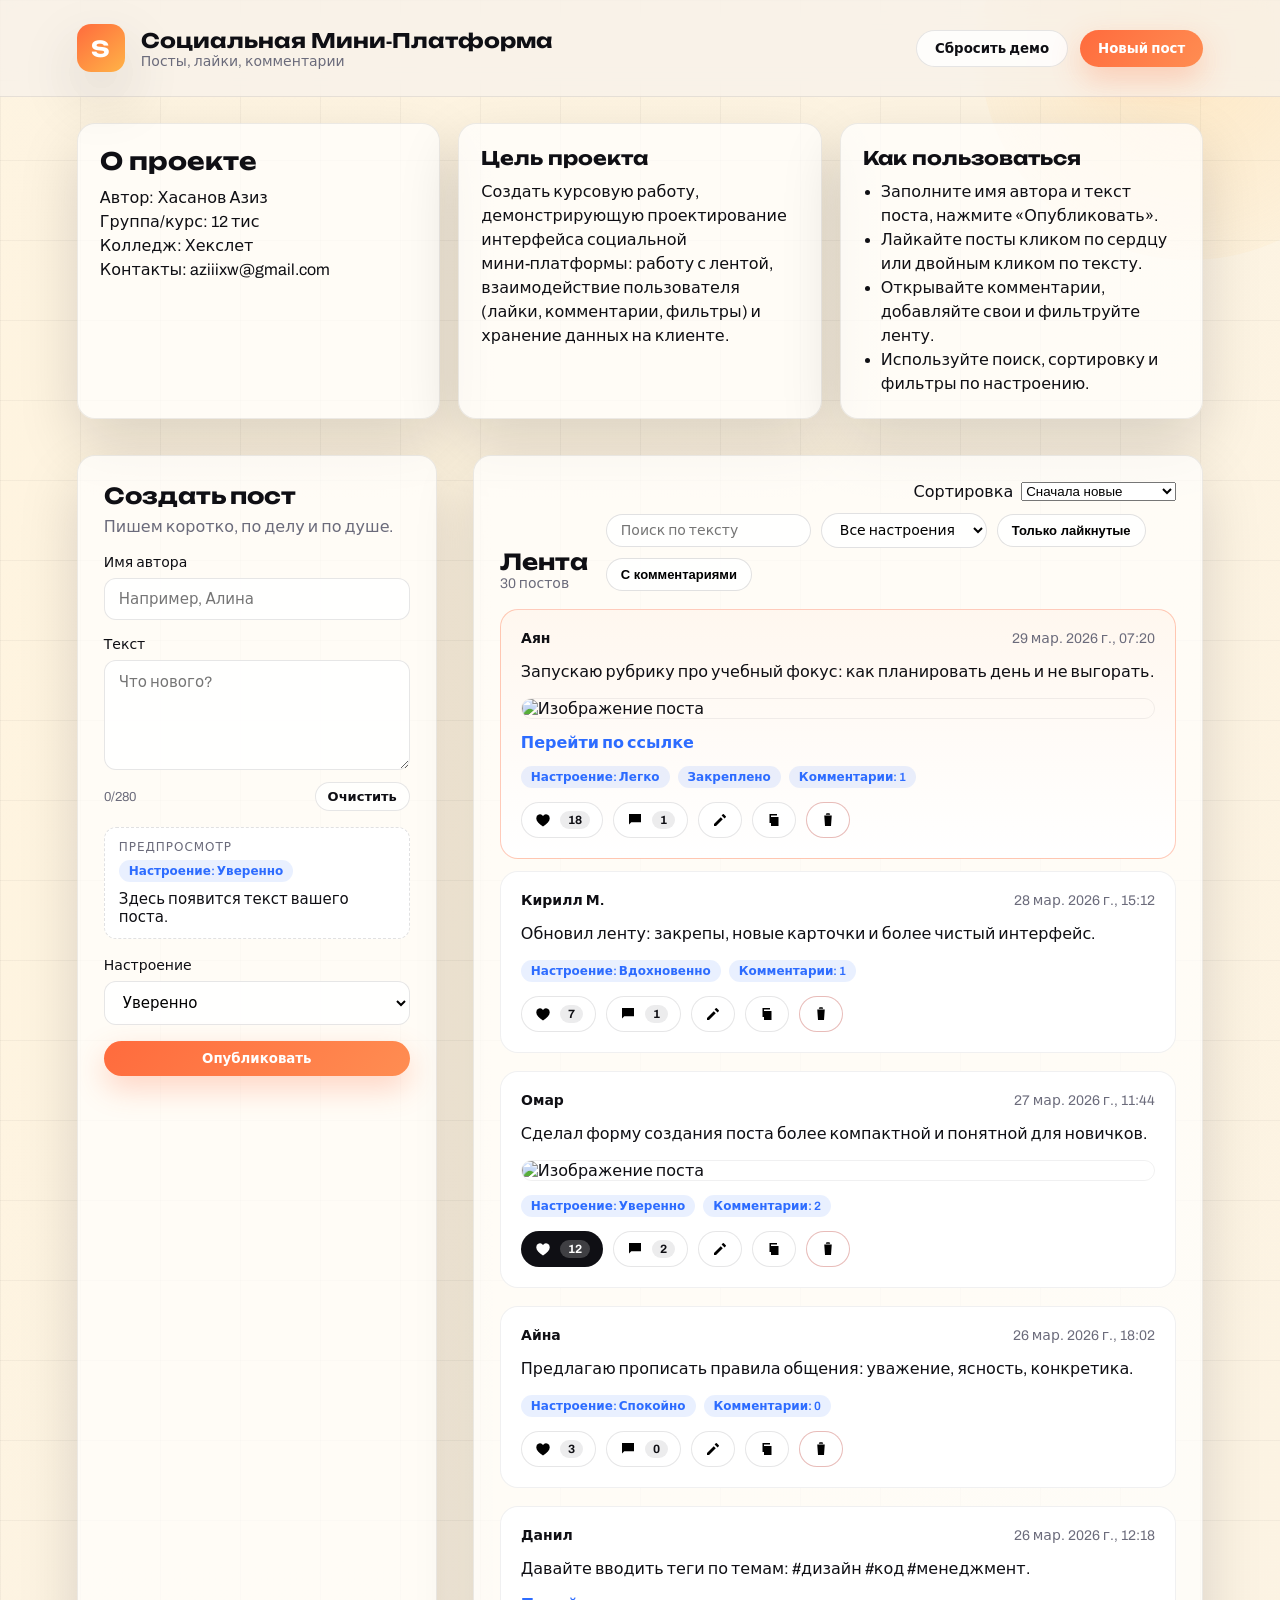
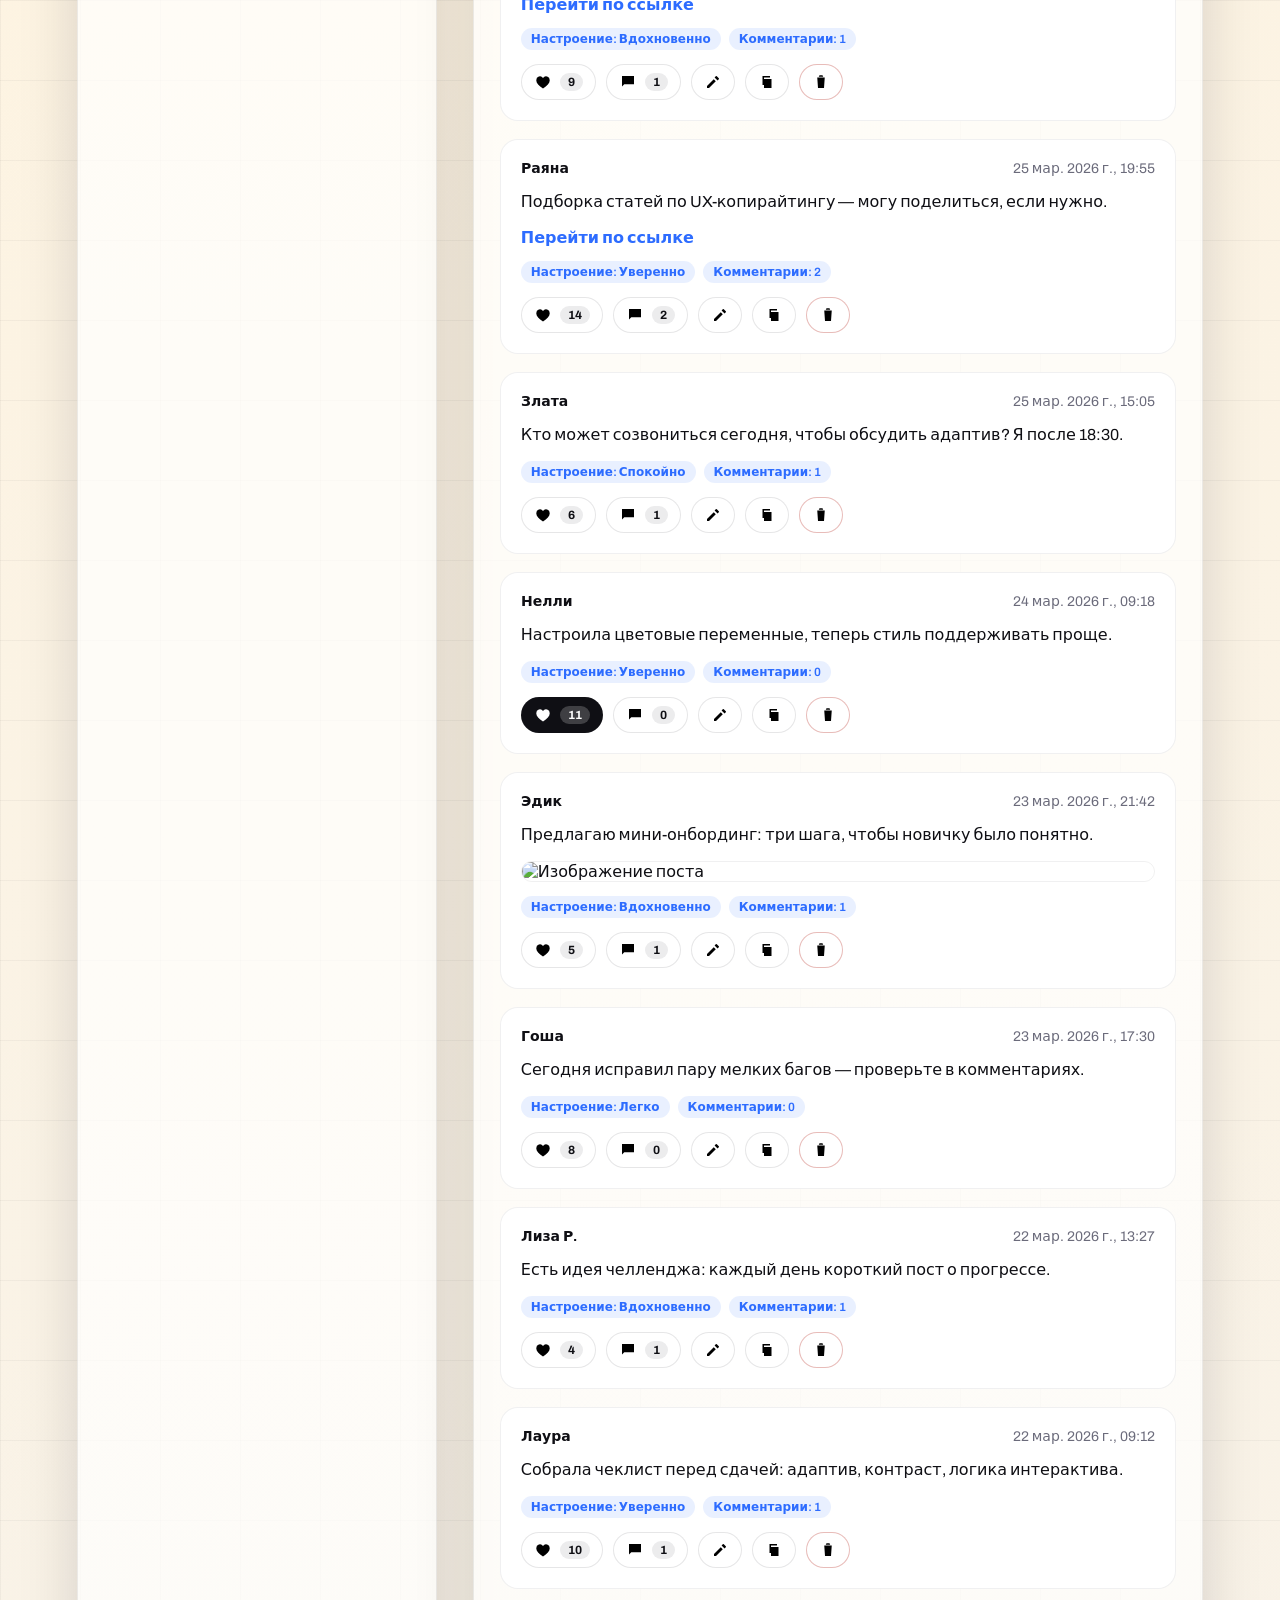
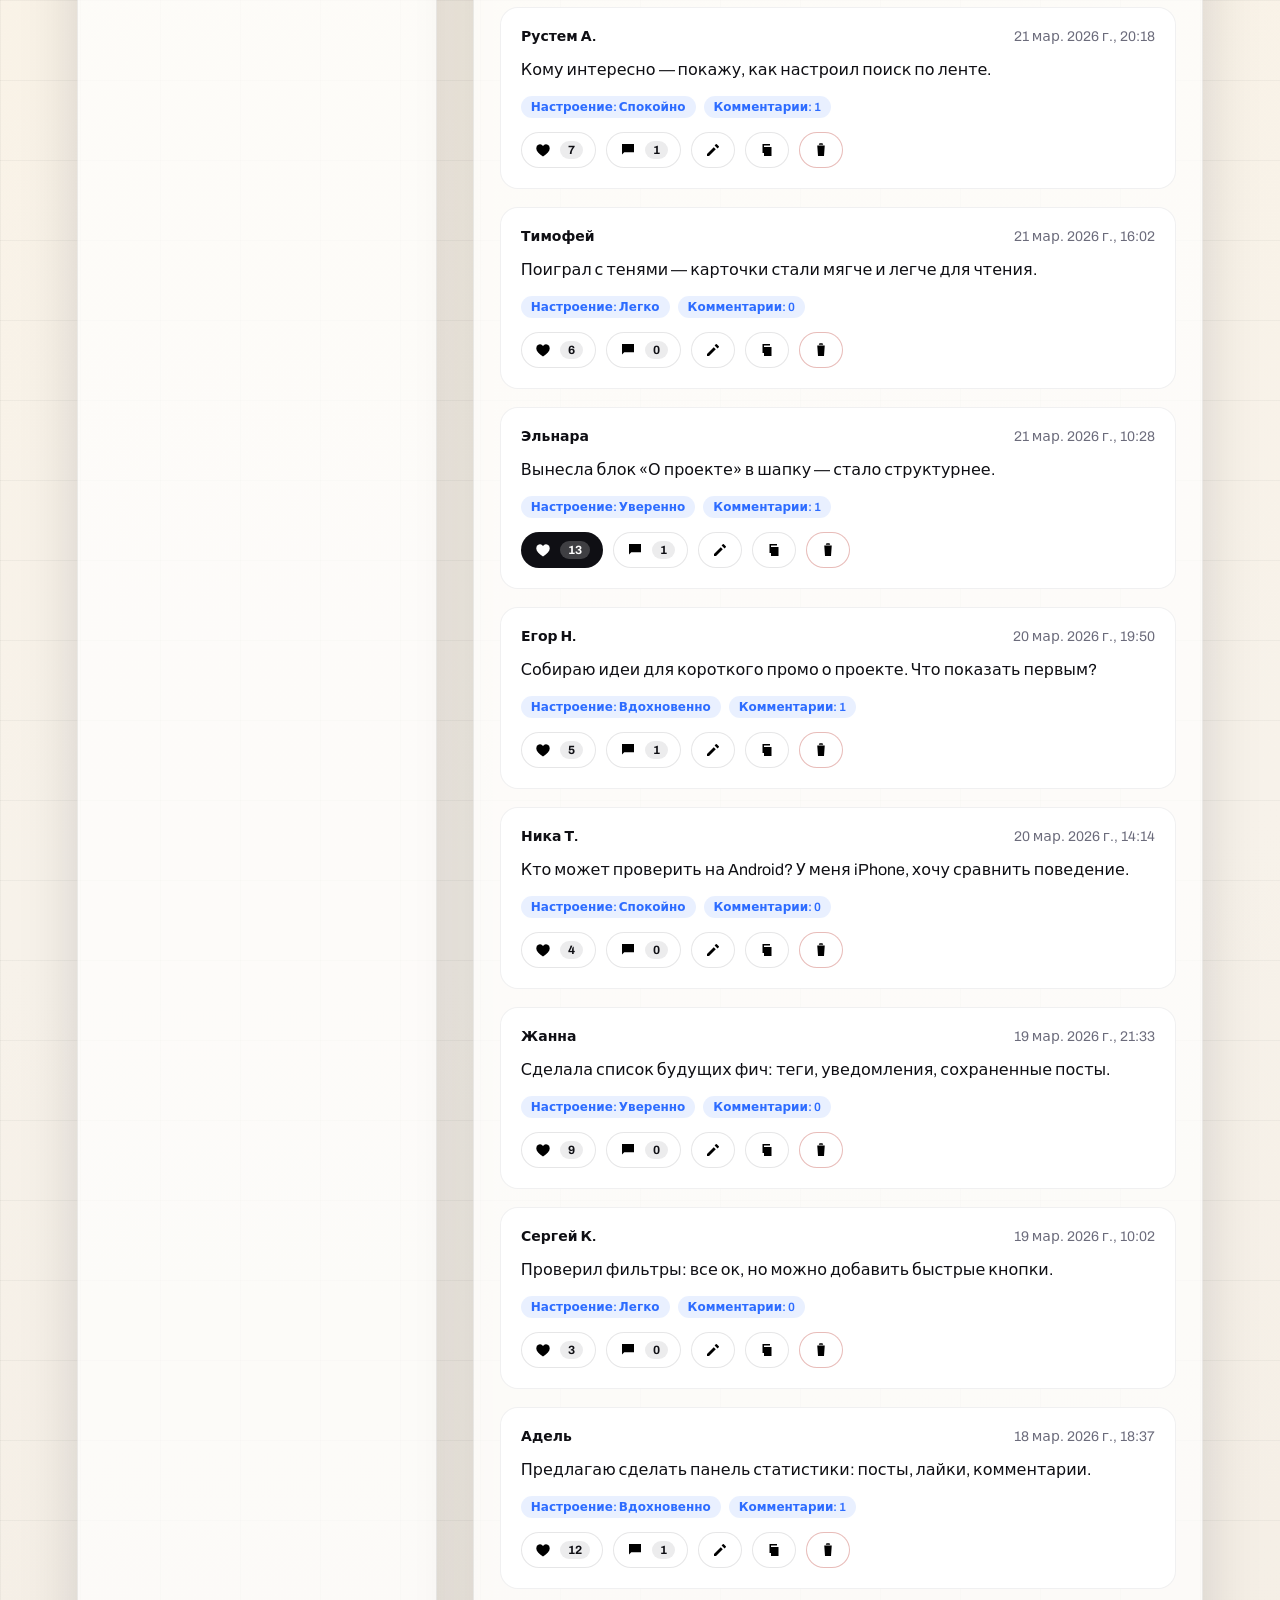
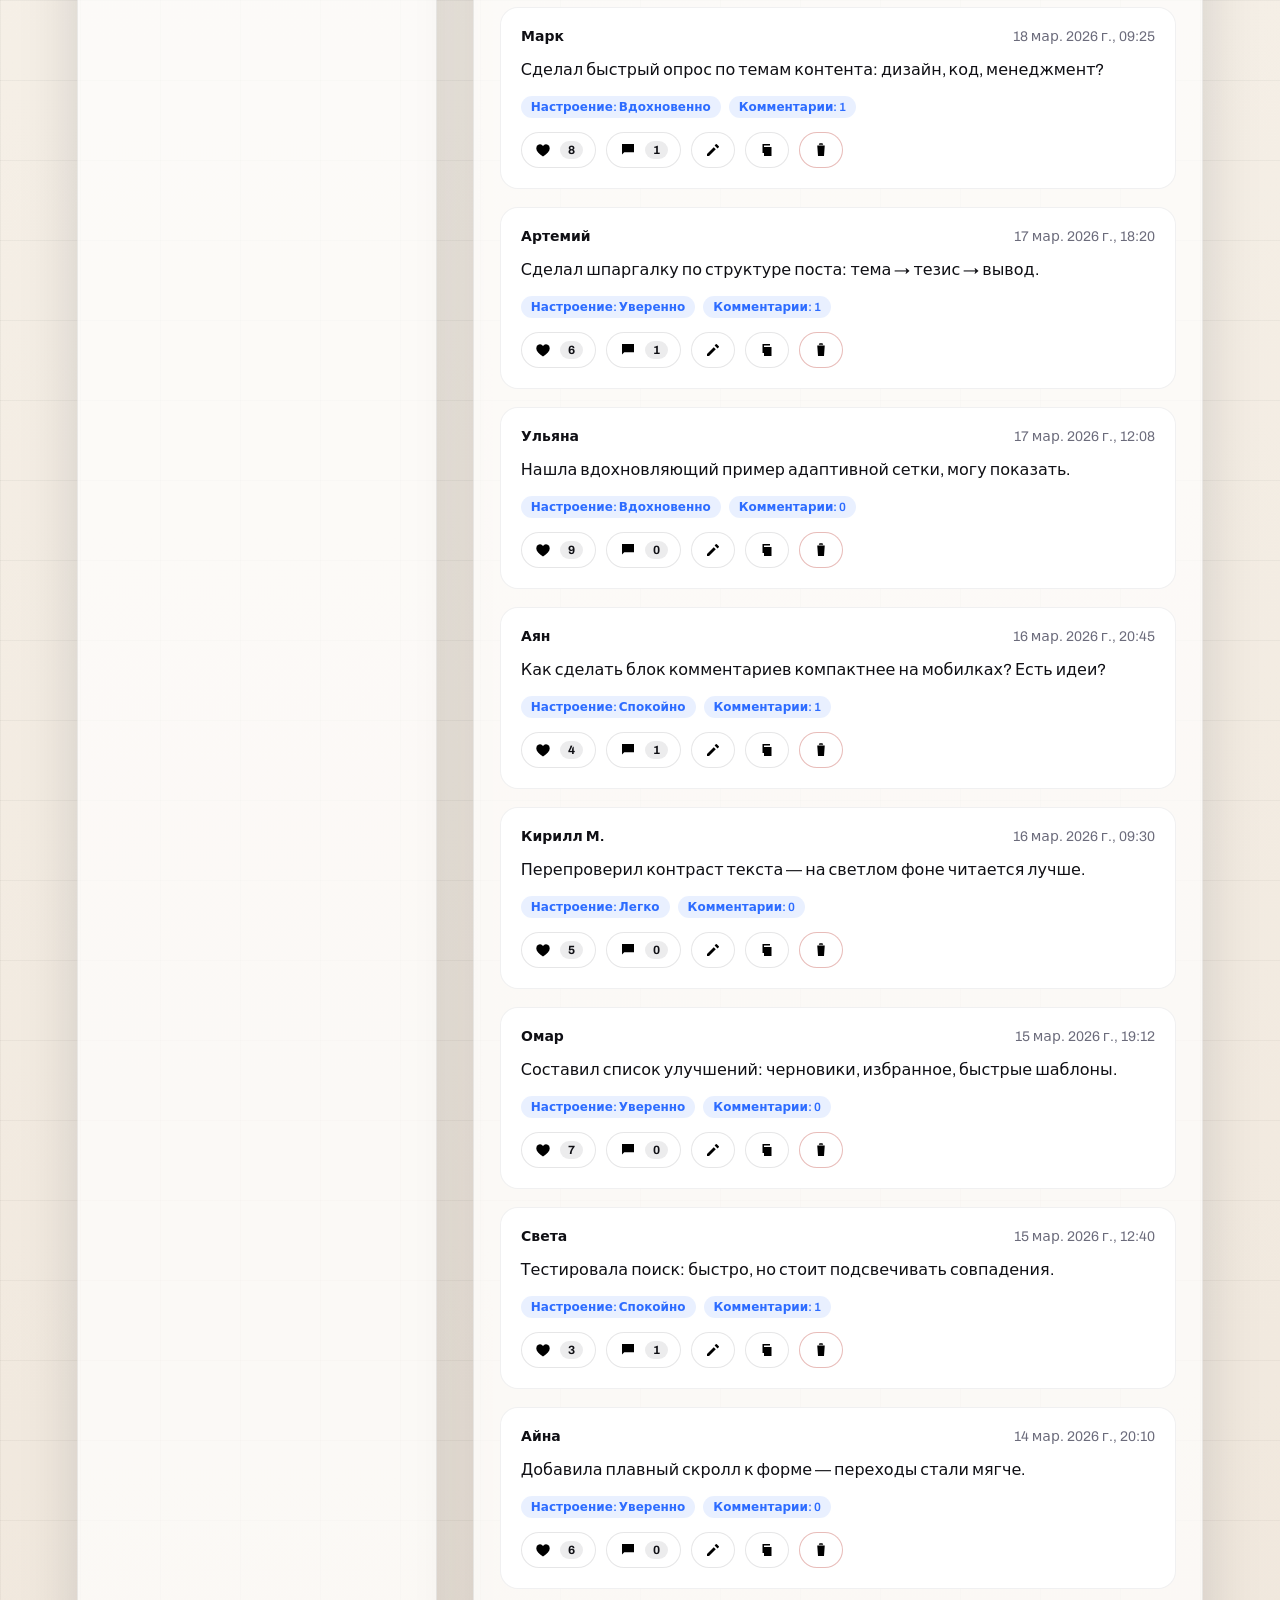
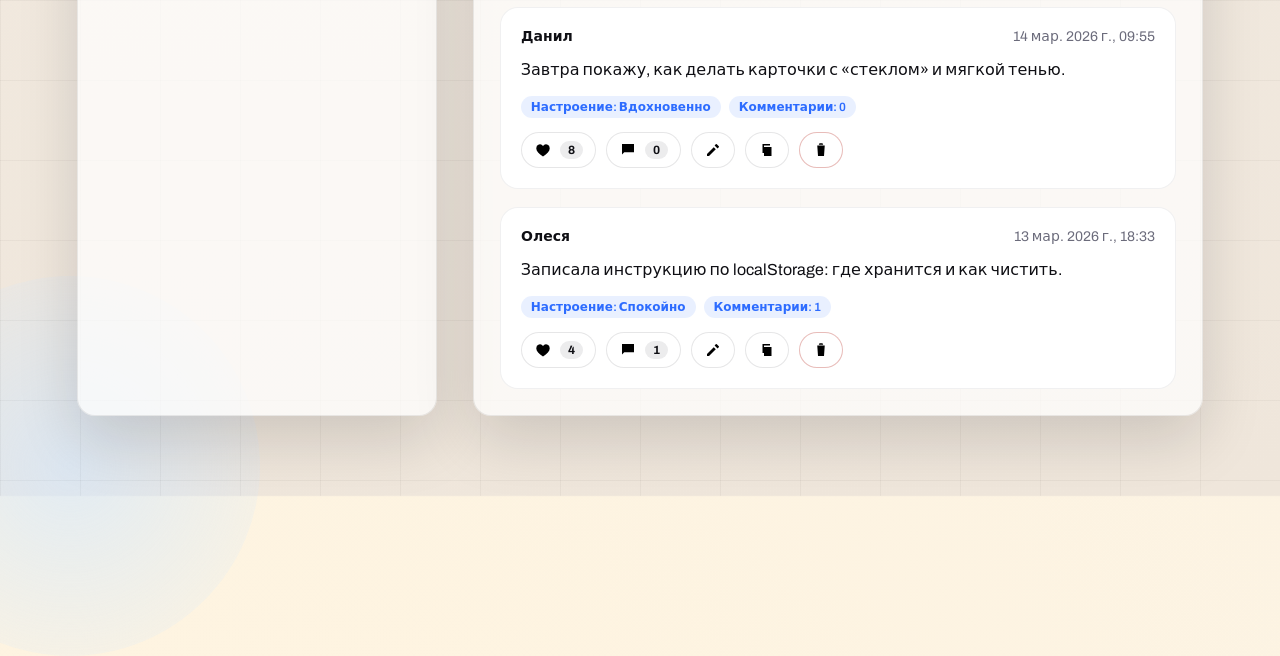
==== index.html @ f6f32386 "Initial commit" ====
<!DOCTYPE html>
<html lang="ru">
  <head>
    <meta charset="UTF-8" />
    <meta name="viewport" content="width=device-width, initial-scale=1.0" />
    <title>Мини‑соцсеть: Лента</title>
    <link rel="preconnect" href="https://fonts.googleapis.com" />
    <link rel="preconnect" href="https://fonts.gstatic.com" crossorigin />
    <link
      href="https://fonts.googleapis.com/css2?family=Archivo:wght@300;400;600;700&family=Unbounded:wght@500;700&display=swap"
      rel="stylesheet"
    />
    <link rel="stylesheet" href="styles.css" />
  </head>
  <body>
    <div class="bg-orb bg-orb-a"></div>
    <div class="bg-orb bg-orb-b"></div>
    <div class="bg-grid"></div>

    <header class="topbar">
      <div class="brand">
        <div class="brand-mark">S</div>
        <div class="brand-text">
          <div class="brand-title">Социальная Мини‑Платформа</div>
          <div class="brand-subtitle">Посты, лайки, комментарии</div>
        </div>
      </div>
      <div class="topbar-actions">
        <button id="seedBtn" class="btn ghost">Сбросить демо</button>
        <button id="newPostBtn" class="btn primary">Новый пост</button>
      </div>
    </header>

    <section class="info-header">
      <div class="info-card">
        <h2>О проекте</h2>
        <p>
          Автор: Хасанов Азиз
          <br />
          Группа/курс: 12 тис
          <br />
          Колледж: Хекслет
          <br />
          Контакты: aziiixw@gmail.com
        </p>
      </div>
      <div class="info-card">
        <h3>Цель проекта</h3>
        <p>
          Создать курсовую работу, демонстрирующую проектирование интерфейса
          социальной мини‑платформы: работу с лентой, взаимодействие пользователя
          (лайки, комментарии, фильтры) и хранение данных на клиенте.
        </p>
      </div>
      <div class="info-card">
        <h3>Как пользоваться</h3>
        <ul class="info-list">
          <li>Заполните имя автора и текст поста, нажмите «Опубликовать».</li>
          <li>Лайкайте посты кликом по сердцу или двойным кликом по тексту.</li>
          <li>Открывайте комментарии, добавляйте свои и фильтруйте ленту.</li>
          <li>Используйте поиск, сортировку и фильтры по настроению.</li>
        </ul>
      </div>
    </section>

    <main class="layout">
      <section class="composer">
        <div class="composer-head">
          <h2>Создать пост</h2>
          <p>Пишем коротко, по делу и по душе.</p>
        </div>
        <label class="field">
          <span>Имя автора</span>
          <input id="authorInput" type="text" placeholder="Например, Алина" />
        </label>
        <label class="field">
          <span>Текст</span>
          <textarea
            id="contentInput"
            rows="5"
            placeholder="Что нового?"
          ></textarea>
        </label>
        <div class="composer-tools">
          <div class="counter">
            <span id="charCount">0</span>/280
          </div>
          <button id="clearBtn" class="btn ghost mini">Очистить</button>
        </div>
        <div class="preview">
          <div class="preview-title">Предпросмотр</div>
          <div class="preview-meta">
            <span id="previewMood" class="tag">Настроение: —</span>
          </div>
          <div id="livePreview" class="preview-body">
            Здесь появится текст вашего поста.
          </div>
        </div>
        <label class="field">
          <span>Настроение</span>
          <select id="moodInput">
            <option value="Уверенно">Уверенно</option>
            <option value="Вдохновенно">Вдохновенно</option>
            <option value="Спокойно">Спокойно</option>
            <option value="Легко">Легко</option>
          </select>
        </label>
        <button id="createBtn" class="btn primary full">Опубликовать</button>
      </section>

      <section class="feed">
        <div class="feed-head">
          <div>
            <h2>Лента</h2>
            <div class="feed-meta">
              <span id="postCount">0 постов</span>
            </div>
          </div>
          <div class="feed-actions">
            <div class="filter">
              <label for="sortSelect">Сортировка</label>
              <select id="sortSelect">
                <option value="new">Сначала новые</option>
                <option value="liked">Сначала популярные</option>
              </select>
            </div>
            <div class="filters">
              <input
                id="searchInput"
                type="search"
                placeholder="Поиск по тексту"
              />
              <select id="moodFilter">
                <option value="all">Все настроения</option>
                <option value="Уверенно">Уверенно</option>
                <option value="Вдохновенно">Вдохновенно</option>
                <option value="Спокойно">Спокойно</option>
                <option value="Легко">Легко</option>
              </select>
              <button id="likedOnlyBtn" class="chip">Только лайкнутые</button>
              <button id="commentedOnlyBtn" class="chip">
                С комментариями
              </button>
            </div>
          </div>
        </div>
        <div id="pinnedList" class="feed-list pinned-list"></div>
        <div id="feedList" class="feed-list"></div>
      </section>
    </main>

    <template id="postTemplate">
      <article class="post">
        <header class="post-head">
          <div class="post-author"></div>
          <div class="post-time"></div>
        </header>
        <div class="post-content"></div>
        <div class="post-media"></div>
        <a class="post-link" target="_blank" rel="noopener"></a>
        <textarea class="post-edit" rows="4"></textarea>
        <div class="post-edit-actions">
          <button class="btn primary save-edit">Сохранить</button>
          <button class="btn ghost cancel-edit">Отмена</button>
        </div>
        <div class="post-tags"></div>
        <div class="post-actions">
          <button class="btn ghost icon-btn like-btn" aria-label="Лайк">
            <img src="assets/icons/heart.svg" alt="" aria-hidden="true" />
            <span class="like-label sr-only">Лайк</span>
            <span class="like-count icon-badge">0</span>
          </button>
          <button
            class="btn ghost icon-btn comment-toggle"
            aria-label="Комментарии"
          >
            <img src="assets/icons/comment.svg" alt="" aria-hidden="true" />
            <span class="sr-only">Комментарии</span>
            <span class="comment-count icon-badge">0</span>
          </button>
          <button class="btn ghost icon-btn edit-btn" aria-label="Редактировать">
            <img src="assets/icons/edit.svg" alt="" aria-hidden="true" />
            <span class="sr-only">Редактировать</span>
          </button>
          <button class="btn ghost icon-btn copy-btn" aria-label="Копировать">
            <img src="assets/icons/copy.svg" alt="" aria-hidden="true" />
            <span class="sr-only">Копировать</span>
          </button>
          <button
            class="btn ghost danger icon-btn delete-btn"
            aria-label="Удалить"
          >
            <img src="assets/icons/delete.svg" alt="" aria-hidden="true" />
            <span class="sr-only">Удалить</span>
          </button>
        </div>
        <div class="comments">
          <div class="comments-list"></div>
          <div class="comments-form">
            <input class="comment-author" type="text" placeholder="Ваше имя" />
            <input class="comment-text" type="text" placeholder="Комментарий" />
            <button class="btn primary comment-add">Добавить</button>
          </div>
        </div>
      </article>
    </template>

    <div id="toast" class="toast"></div>
    <script src="app.js"></script>
  </body>
</html>
---- styles.css ----
:root {
  --ink: #0f0f14;
  --paper: #f7f2ea;
  --accent: #ff6b3d;
  --accent-2: #2d6cff;
  --muted: #6b6b7b;
  --glass: rgba(255, 255, 255, 0.7);
  --shadow: 0 24px 60px rgba(15, 15, 20, 0.15);
  --radius: 18px;
  --radius-small: 12px;
}

* {
  box-sizing: border-box;
}

body {
  margin: 0;
  font-family: "Archivo", system-ui, sans-serif;
  color: var(--ink);
  background: radial-gradient(circle at 20% 10%, #fff4df, #f7f2ea 55%, #efe6db);
  min-height: 100vh;
  position: relative;
  overflow-x: hidden;
}

.bg-orb {
  position: absolute;
  border-radius: 50%;
  filter: blur(0px);
  opacity: 0.6;
  z-index: 0;
}

.bg-orb-a {
  width: 420px;
  height: 420px;
  background: radial-gradient(circle, #ffe2b4, rgba(255, 226, 180, 0));
  top: -160px;
  right: -120px;
}

.bg-orb-b {
  width: 380px;
  height: 380px;
  background: radial-gradient(circle, #cfe6ff, rgba(207, 230, 255, 0));
  bottom: -160px;
  left: -120px;
}

.bg-grid {
  position: absolute;
  inset: 0;
  background-image: linear-gradient(rgba(15, 15, 20, 0.04) 1px, transparent 1px),
    linear-gradient(90deg, rgba(15, 15, 20, 0.04) 1px, transparent 1px);
  background-size: 80px 80px;
  z-index: 0;
  pointer-events: none;
}

.topbar {
  position: sticky;
  top: 0;
  z-index: 2;
  display: flex;
  justify-content: space-between;
  align-items: center;
  padding: 24px 6vw;
  background: rgba(247, 242, 234, 0.72);
  backdrop-filter: blur(12px);
  border-bottom: 1px solid rgba(15, 15, 20, 0.08);
}

.brand {
  display: flex;
  align-items: center;
  gap: 16px;
}

.brand-mark {
  width: 48px;
  height: 48px;
  border-radius: 14px;
  background: linear-gradient(140deg, var(--accent), #ffb347);
  color: #fff;
  display: grid;
  place-items: center;
  font-family: "Unbounded", sans-serif;
  font-weight: 700;
  font-size: 22px;
  box-shadow: var(--shadow);
}

.brand-title {
  font-family: "Unbounded", sans-serif;
  font-weight: 700;
  font-size: 20px;
}

.brand-subtitle {
  color: var(--muted);
  font-size: 14px;
}

.topbar-actions {
  display: flex;
  gap: 12px;
}

.layout {
  position: relative;
  z-index: 1;
  display: grid;
  grid-template-columns: minmax(260px, 360px) minmax(0, 1fr);
  gap: 36px;
  padding: 36px 6vw 80px;
}

.info-header {
  position: relative;
  z-index: 1;
  display: grid;
  grid-template-columns: repeat(3, minmax(0, 1fr));
  gap: 18px;
  padding: 26px 6vw 0;
}

.composer,
.feed,
.info-card {
  background: var(--glass);
  border-radius: var(--radius);
  box-shadow: var(--shadow);
  border: 1px solid rgba(15, 15, 20, 0.08);
}

.info-card {
  padding: 22px;
}

.composer,
.feed {
  padding: 26px;
}

.info-card h2,
.info-card h3 {
  margin: 0 0 10px;
  font-family: "Unbounded", sans-serif;
}

.info-card p {
  margin: 0;
  color: var(--ink);
  line-height: 1.5;
}

.info-list {
  margin: 0;
  padding-left: 18px;
  line-height: 1.5;
}

.composer-head h2,
.feed-head h2 {
  margin: 0;
  font-family: "Unbounded", sans-serif;
  font-size: 22px;
}

.composer-head p {
  margin: 8px 0 18px;
  color: var(--muted);
}

.field {
  display: flex;
  flex-direction: column;
  gap: 8px;
  margin-bottom: 16px;
  font-size: 14px;
}

.field input,
.field textarea,
.field select {
  border-radius: var(--radius-small);
  border: 1px solid rgba(15, 15, 20, 0.1);
  padding: 12px 14px;
  font-family: inherit;
  font-size: 15px;
  background: rgba(255, 255, 255, 0.85);
}

.field textarea {
  resize: vertical;
  min-height: 110px;
}

.composer-tools {
  display: flex;
  justify-content: space-between;
  align-items: center;
  margin: -4px 0 16px;
}

.counter {
  font-size: 13px;
  color: var(--muted);
}

.preview {
  background: #fff;
  border-radius: var(--radius-small);
  padding: 12px 14px;
  border: 1px dashed rgba(15, 15, 20, 0.12);
  margin-bottom: 18px;
}

.preview-meta {
  display: flex;
  gap: 8px;
  margin-bottom: 8px;
}

.preview-title {
  font-size: 12px;
  color: var(--muted);
  text-transform: uppercase;
  letter-spacing: 0.08em;
  margin-bottom: 6px;
}

.preview-body {
  font-size: 15px;
  min-height: 32px;
  max-height: 140px;
  overflow: auto;
  white-space: pre-wrap;
  word-break: break-word;
  overflow-wrap: anywhere;
}

.preview-pill {
  background: rgba(45, 108, 255, 0.12);
  color: var(--accent-2);
  border-radius: 999px;
  padding: 2px 6px;
  font-weight: 600;
}

.preview-link {
  color: var(--accent-2);
  text-decoration: none;
  font-weight: 600;
}

.preview-link:hover {
  text-decoration: underline;
}

.btn {
  border: none;
  border-radius: 999px;
  padding: 10px 18px;
  font-weight: 600;
  cursor: pointer;
  transition: transform 0.2s ease, box-shadow 0.2s ease, background 0.2s ease;
  font-family: inherit;
}

.btn.primary {
  background: linear-gradient(130deg, var(--accent), #ff8d52);
  color: #fff;
  box-shadow: 0 12px 30px rgba(255, 107, 61, 0.28);
}

.btn.ghost {
  background: rgba(255, 255, 255, 0.8);
  color: var(--ink);
  border: 1px solid rgba(15, 15, 20, 0.1);
}

.btn.danger {
  color: #b42318;
  border-color: rgba(180, 35, 24, 0.3);
}

.icon-btn {
  display: inline-flex;
  align-items: center;
  gap: 8px;
  padding: 8px 12px;
}

.icon-btn img {
  width: 18px;
  height: 18px;
}

.icon-badge {
  background: rgba(15, 15, 20, 0.08);
  border-radius: 999px;
  padding: 2px 8px;
  font-size: 12px;
  font-weight: 700;
}

.sr-only {
  position: absolute;
  width: 1px;
  height: 1px;
  padding: 0;
  margin: -1px;
  overflow: hidden;
  clip: rect(0, 0, 0, 0);
  border: 0;
}

.btn.mini {
  padding: 6px 12px;
  font-size: 13px;
}

.btn.full {
  width: 100%;
}

.btn:hover {
  transform: translateY(-1px);
}

.feed-head {
  display: flex;
  justify-content: space-between;
  align-items: flex-end;
  gap: 18px;
  margin-bottom: 18px;
}

.feed-actions {
  display: grid;
  gap: 12px;
  justify-items: end;
}

.feed-meta {
  display: flex;
  align-items: center;
  gap: 18px;
  color: var(--muted);
  font-size: 14px;
}

.filter {
  display: flex;
  align-items: center;
  gap: 8px;
}

.filters {
  display: flex;
  align-items: center;
  gap: 10px;
  flex-wrap: wrap;
}

.filters input,
.filters select {
  border-radius: 999px;
  border: 1px solid rgba(15, 15, 20, 0.12);
  padding: 8px 14px;
  font-family: inherit;
  font-size: 14px;
  background: rgba(255, 255, 255, 0.9);
}

.chip {
  border-radius: 999px;
  border: 1px solid rgba(15, 15, 20, 0.12);
  background: rgba(255, 255, 255, 0.85);
  padding: 8px 14px;
  cursor: pointer;
  font-weight: 600;
  font-size: 13px;
}

.chip.active {
  background: var(--ink);
  color: #fff;
  border-color: transparent;
}

.feed-list {
  display: grid;
  gap: 18px;
}

.pinned-list {
  margin-bottom: 12px;
}

.pinned-list .post {
  border: 1px solid rgba(255, 107, 61, 0.35);
  background: linear-gradient(180deg, #fff7ef, #ffffff);
}

.post {
  background: #fff;
  border-radius: var(--radius);
  padding: 20px;
  border: 1px solid rgba(15, 15, 20, 0.06);
  display: grid;
  gap: 14px;
  animation: rise 0.4s ease both;
}

.post-head {
  display: flex;
  justify-content: space-between;
  font-size: 14px;
  color: var(--muted);
}

.post-author {
  font-weight: 700;
  color: var(--ink);
}

.post-content {
  font-size: 16px;
  line-height: 1.5;
}

.post-media {
  display: none;
  border-radius: 14px;
  overflow: hidden;
  border: 1px solid rgba(15, 15, 20, 0.06);
}

.post-media img {
  display: block;
  width: 100%;
  height: auto;
}

.post-link {
  display: none;
  color: var(--accent-2);
  text-decoration: none;
  font-weight: 600;
}

.post-link:hover {
  text-decoration: underline;
}

.post-edit {
  display: none;
  width: 100%;
  border-radius: 12px;
  border: 1px solid rgba(15, 15, 20, 0.1);
  padding: 12px;
  font-family: inherit;
  font-size: 15px;
}

.post-edit-actions {
  display: none;
  gap: 8px;
}

.post.editing .post-content {
  display: none;
}

.post.editing .post-edit,
.post.editing .post-edit-actions {
  display: flex;
}

.post-tags {
  display: flex;
  gap: 8px;
  flex-wrap: wrap;
}

.tag {
  padding: 4px 10px;
  background: rgba(45, 108, 255, 0.1);
  color: var(--accent-2);
  border-radius: 999px;
  font-size: 12px;
  font-weight: 600;
}

.post-actions {
  display: flex;
  gap: 10px;
  flex-wrap: wrap;
}

.like-btn.active {
  background: var(--ink);
  color: #fff;
  border-color: transparent;
}

.like-btn.active .icon-badge {
  background: rgba(255, 255, 255, 0.2);
  color: #fff;
}

.like-btn.active img {
  filter: invert(1);
}

.like-btn.burst {
  animation: pop 0.35s ease;
}

.comments {
  background: #f7f4ef;
  border-radius: var(--radius-small);
  padding: 14px;
  display: none;
  gap: 12px;
}

.comments.open {
  display: grid;
}

.comments-list {
  display: grid;
  gap: 10px;
}

.comment {
  background: #fff;
  border-radius: 12px;
  padding: 10px 12px;
  border: 1px solid rgba(15, 15, 20, 0.06);
}

.comment strong {
  display: block;
  margin-bottom: 4px;
}

.comments-form {
  display: grid;
  grid-template-columns: 1fr 1.2fr auto;
  gap: 10px;
}

.comments-form input {
  border-radius: 12px;
  border: 1px solid rgba(15, 15, 20, 0.1);
  padding: 10px 12px;
}

.toast {
  position: fixed;
  bottom: 26px;
  right: 26px;
  background: var(--ink);
  color: #fff;
  padding: 12px 18px;
  border-radius: 999px;
  opacity: 0;
  pointer-events: none;
  transform: translateY(10px);
  transition: opacity 0.2s ease, transform 0.2s ease;
  z-index: 5;
}

.toast.show {
  opacity: 1;
  transform: translateY(0);
}

@keyframes rise {
  from {
    opacity: 0;
    transform: translateY(8px);
  }
  to {
    opacity: 1;
    transform: translateY(0);
  }
}

@keyframes pop {
  0% {
    transform: scale(1);
  }
  50% {
    transform: scale(1.08);
  }
  100% {
    transform: scale(1);
  }
}

@media (max-width: 960px) {
  .info-header {
    grid-template-columns: 1fr;
  }

  .layout {
    grid-template-columns: 1fr;
  }

  .comments-form {
    grid-template-columns: 1fr;
  }

  .topbar {
    flex-direction: column;
    align-items: flex-start;
    gap: 16px;
  }
}
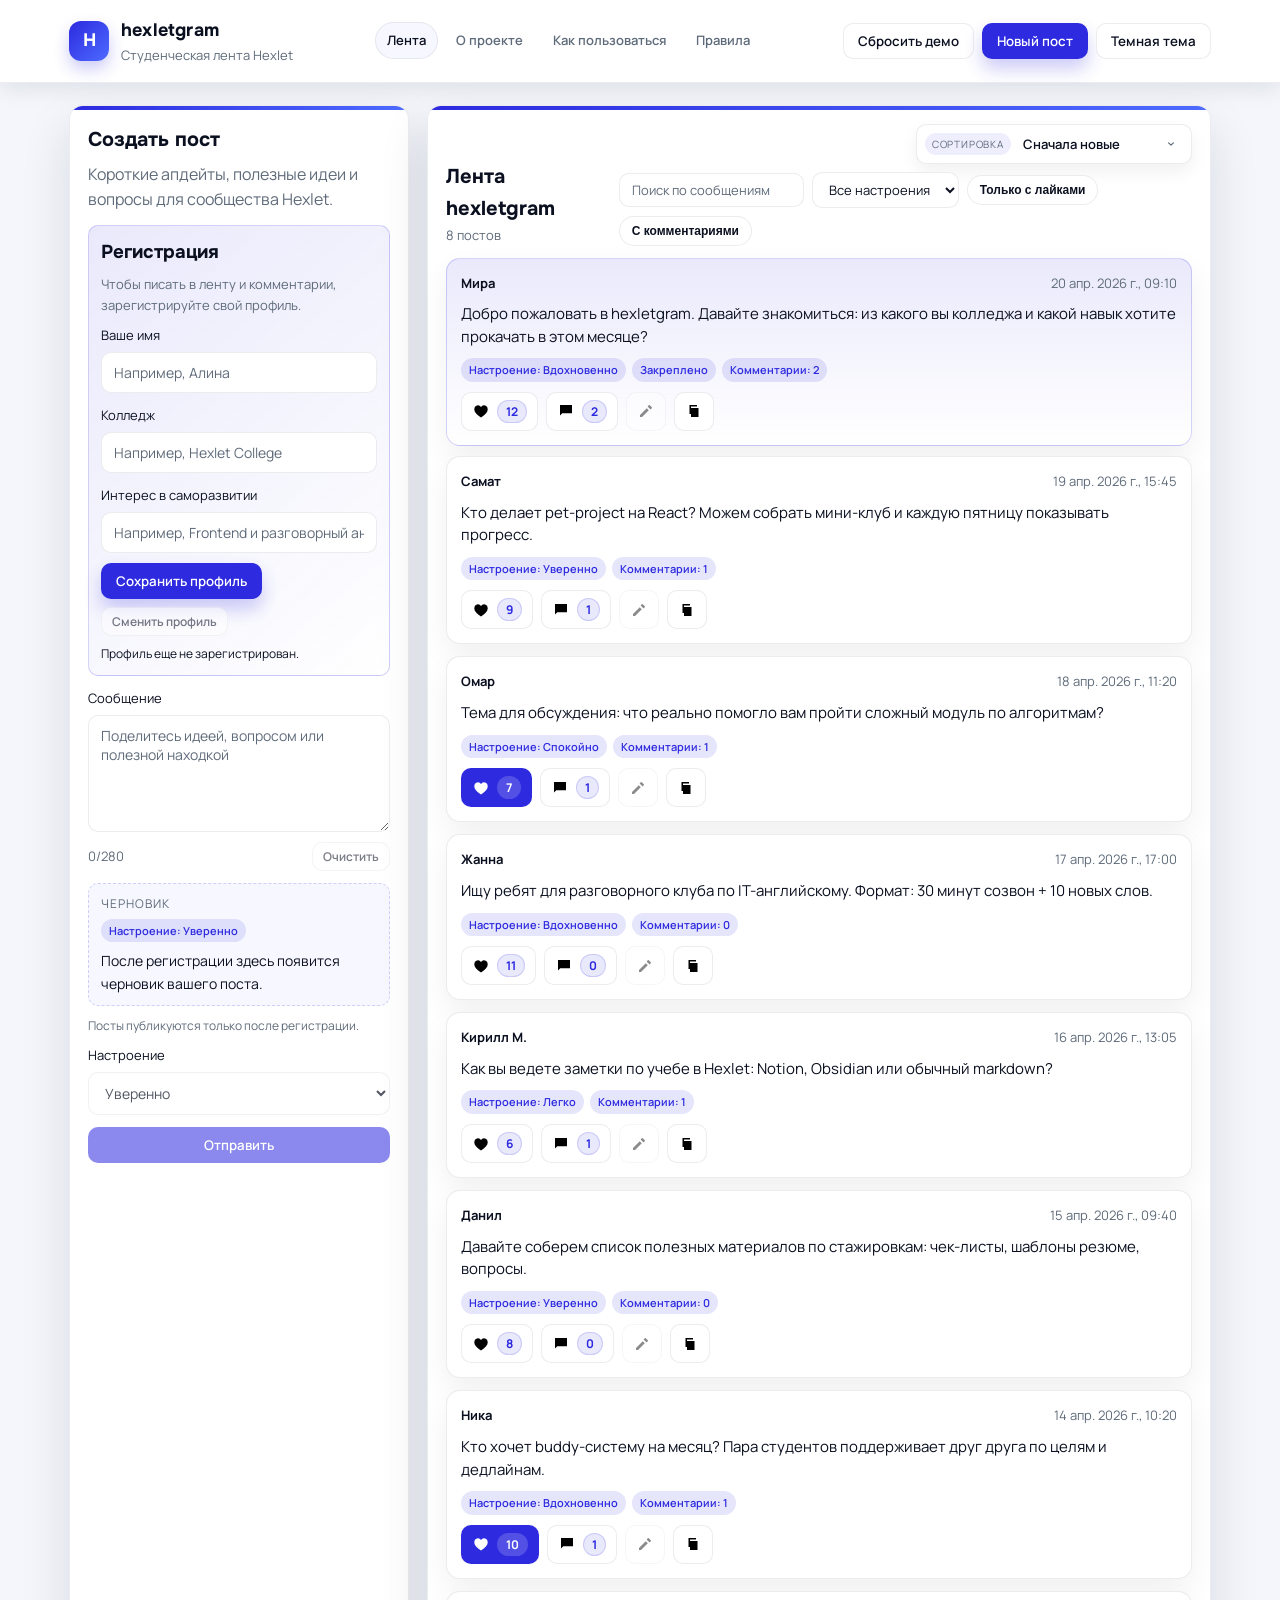
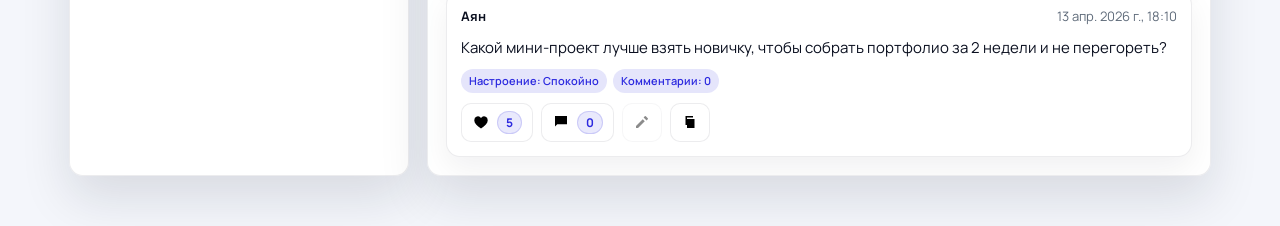
==== commit 0d73a061: "Update hexletgram: multipage navigation, rules page, and theme fixes" ====
--- a/index.html
+++ b/index.html
@@ -1,101 +1,112 @@
-<!DOCTYPE html>
+﻿<!DOCTYPE html>
 <html lang="ru">
   <head>
     <meta charset="UTF-8" />
     <meta name="viewport" content="width=device-width, initial-scale=1.0" />
-    <title>Мини‑соцсеть: Лента</title>
+    <title>hexletgram</title>
     <link rel="preconnect" href="https://fonts.googleapis.com" />
     <link rel="preconnect" href="https://fonts.gstatic.com" crossorigin />
     <link
-      href="https://fonts.googleapis.com/css2?family=Archivo:wght@300;400;600;700&family=Unbounded:wght@500;700&display=swap"
+      href="https://fonts.googleapis.com/css2?family=Manrope:wght@400;500;600;700&family=Onest:wght@500;700&display=swap"
       rel="stylesheet"
     />
     <link rel="stylesheet" href="styles.css" />
   </head>
   <body>
-    <div class="bg-orb bg-orb-a"></div>
-    <div class="bg-orb bg-orb-b"></div>
-    <div class="bg-grid"></div>
-
     <header class="topbar">
       <div class="brand">
-        <div class="brand-mark">S</div>
+        <div class="brand-mark">H</div>
         <div class="brand-text">
-          <div class="brand-title">Социальная Мини‑Платформа</div>
-          <div class="brand-subtitle">Посты, лайки, комментарии</div>
+          <div class="brand-title">hexletgram</div>
+          <div class="brand-subtitle">Студенческая лента Hexlet</div>
         </div>
       </div>
+      <nav class="main-nav" aria-label="Разделы сайта">
+        <a class="nav-link active" href="index.html">Лента</a>
+        <a class="nav-link" href="about.html">О проекте</a>
+        <a class="nav-link" href="guide.html">Как пользоваться</a>
+        <a class="nav-link" href="rules.html">Правила</a>
+      </nav>
       <div class="topbar-actions">
-        <button id="seedBtn" class="btn ghost">Сбросить демо</button>
-        <button id="newPostBtn" class="btn primary">Новый пост</button>
+        <button id="seedBtn" class="btn ghost" type="button">Сбросить демо</button>
+        <button id="newPostBtn" class="btn primary" type="button">Новый пост</button>
+        <button
+          id="themeToggleBtn"
+          class="btn ghost"
+          type="button"
+          aria-pressed="false"
+        >
+          Темная тема
+        </button>
       </div>
     </header>
 
-    <section class="info-header">
-      <div class="info-card">
-        <h2>О проекте</h2>
-        <p>
-          Автор: Хасанов Азиз
-          <br />
-          Группа/курс: 12 тис
-          <br />
-          Колледж: Хекслет
-          <br />
-          Контакты: aziiixw@gmail.com
-        </p>
-      </div>
-      <div class="info-card">
-        <h3>Цель проекта</h3>
-        <p>
-          Создать курсовую работу, демонстрирующую проектирование интерфейса
-          социальной мини‑платформы: работу с лентой, взаимодействие пользователя
-          (лайки, комментарии, фильтры) и хранение данных на клиенте.
-        </p>
-      </div>
-      <div class="info-card">
-        <h3>Как пользоваться</h3>
-        <ul class="info-list">
-          <li>Заполните имя автора и текст поста, нажмите «Опубликовать».</li>
-          <li>Лайкайте посты кликом по сердцу или двойным кликом по тексту.</li>
-          <li>Открывайте комментарии, добавляйте свои и фильтруйте ленту.</li>
-          <li>Используйте поиск, сортировку и фильтры по настроению.</li>
-        </ul>
-      </div>
-    </section>
-
-    <main class="layout">
+    <main class="layout layout-single">
       <section class="composer">
         <div class="composer-head">
           <h2>Создать пост</h2>
-          <p>Пишем коротко, по делу и по душе.</p>
-        </div>
+          <p>Короткие апдейты, полезные идеи и вопросы для сообщества Hexlet.</p>
+        </div>
+
+        <div class="auth-box">
+          <h3>Регистрация</h3>
+          <p>Чтобы писать в ленту и комментарии, зарегистрируйте свой профиль.</p>
+          <label class="field">
+            <span>Ваше имя</span>
+            <input
+              id="registerNameInput"
+              type="text"
+              placeholder="Например, Алина"
+              maxlength="40"
+            />
+          </label>
+          <label class="field">
+            <span>Колледж</span>
+            <input
+              id="registerCollegeInput"
+              type="text"
+              placeholder="Например, Hexlet College"
+              maxlength="80"
+            />
+          </label>
+          <label class="field">
+            <span>Интерес в саморазвитии</span>
+            <input
+              id="registerFocusInput"
+              type="text"
+              placeholder="Например, Frontend и разговорный английский"
+              maxlength="100"
+            />
+          </label>
+          <div class="auth-actions">
+            <button id="registerBtn" class="btn primary" type="button">Сохранить профиль</button>
+            <button id="logoutBtn" class="btn ghost mini" type="button">Сменить профиль</button>
+          </div>
+          <div id="activeProfile" class="auth-status">Профиль еще не зарегистрирован.</div>
+        </div>
+
         <label class="field">
-          <span>Имя автора</span>
-          <input id="authorInput" type="text" placeholder="Например, Алина" />
-        </label>
-        <label class="field">
-          <span>Текст</span>
+          <span>Сообщение</span>
           <textarea
             id="contentInput"
             rows="5"
-            placeholder="Что нового?"
+            placeholder="Поделитесь идеей, вопросом или полезной находкой"
           ></textarea>
         </label>
         <div class="composer-tools">
           <div class="counter">
             <span id="charCount">0</span>/280
           </div>
-          <button id="clearBtn" class="btn ghost mini">Очистить</button>
+          <button id="clearBtn" class="btn ghost mini" type="button">Очистить</button>
         </div>
         <div class="preview">
-          <div class="preview-title">Предпросмотр</div>
+          <div class="preview-title">Черновик</div>
           <div class="preview-meta">
             <span id="previewMood" class="tag">Настроение: —</span>
           </div>
-          <div id="livePreview" class="preview-body">
-            Здесь появится текст вашего поста.
-          </div>
-        </div>
+          <div id="livePreview" class="preview-body">Здесь появится текст вашего поста.</div>
+        </div>
+        <div id="composerStatus" class="auth-status muted">Посты публикуются только после регистрации.</div>
         <label class="field">
           <span>Настроение</span>
           <select id="moodInput">
@@ -105,13 +116,13 @@
             <option value="Легко">Легко</option>
           </select>
         </label>
-        <button id="createBtn" class="btn primary full">Опубликовать</button>
+        <button id="createBtn" class="btn primary full" type="button">Отправить</button>
       </section>
 
       <section class="feed">
         <div class="feed-head">
           <div>
-            <h2>Лента</h2>
+            <h2>Лента hexletgram</h2>
             <div class="feed-meta">
               <span id="postCount">0 постов</span>
             </div>
@@ -125,11 +136,7 @@
               </select>
             </div>
             <div class="filters">
-              <input
-                id="searchInput"
-                type="search"
-                placeholder="Поиск по тексту"
-              />
+              <input id="searchInput" type="search" placeholder="Поиск по сообщениям" />
               <select id="moodFilter">
                 <option value="all">Все настроения</option>
                 <option value="Уверенно">Уверенно</option>
@@ -137,10 +144,8 @@
                 <option value="Спокойно">Спокойно</option>
                 <option value="Легко">Легко</option>
               </select>
-              <button id="likedOnlyBtn" class="chip">Только лайкнутые</button>
-              <button id="commentedOnlyBtn" class="chip">
-                С комментариями
-              </button>
+              <button id="likedOnlyBtn" class="chip" type="button">Только с лайками</button>
+              <button id="commentedOnlyBtn" class="chip" type="button">С комментариями</button>
             </div>
           </div>
         </div>
@@ -156,56 +161,44 @@
           <div class="post-time"></div>
         </header>
         <div class="post-content"></div>
-        <div class="post-media"></div>
-        <a class="post-link" target="_blank" rel="noopener"></a>
         <textarea class="post-edit" rows="4"></textarea>
         <div class="post-edit-actions">
-          <button class="btn primary save-edit">Сохранить</button>
-          <button class="btn ghost cancel-edit">Отмена</button>
+          <button class="btn primary save-edit" type="button">Сохранить</button>
+          <button class="btn ghost cancel-edit" type="button">Отмена</button>
         </div>
         <div class="post-tags"></div>
         <div class="post-actions">
-          <button class="btn ghost icon-btn like-btn" aria-label="Лайк">
+          <button class="btn ghost icon-btn like-btn" aria-label="Лайк" type="button">
             <img src="assets/icons/heart.svg" alt="" aria-hidden="true" />
             <span class="like-label sr-only">Лайк</span>
             <span class="like-count icon-badge">0</span>
           </button>
-          <button
-            class="btn ghost icon-btn comment-toggle"
-            aria-label="Комментарии"
-          >
+          <button class="btn ghost icon-btn comment-toggle" aria-label="Комментарии" type="button">
             <img src="assets/icons/comment.svg" alt="" aria-hidden="true" />
             <span class="sr-only">Комментарии</span>
             <span class="comment-count icon-badge">0</span>
           </button>
-          <button class="btn ghost icon-btn edit-btn" aria-label="Редактировать">
+          <button class="btn ghost icon-btn edit-btn" aria-label="Редактировать" type="button">
             <img src="assets/icons/edit.svg" alt="" aria-hidden="true" />
             <span class="sr-only">Редактировать</span>
           </button>
-          <button class="btn ghost icon-btn copy-btn" aria-label="Копировать">
+          <button class="btn ghost icon-btn copy-btn" aria-label="Копировать" type="button">
             <img src="assets/icons/copy.svg" alt="" aria-hidden="true" />
             <span class="sr-only">Копировать</span>
-          </button>
-          <button
-            class="btn ghost danger icon-btn delete-btn"
-            aria-label="Удалить"
-          >
-            <img src="assets/icons/delete.svg" alt="" aria-hidden="true" />
-            <span class="sr-only">Удалить</span>
           </button>
         </div>
         <div class="comments">
           <div class="comments-list"></div>
           <div class="comments-form">
-            <input class="comment-author" type="text" placeholder="Ваше имя" />
             <input class="comment-text" type="text" placeholder="Комментарий" />
-            <button class="btn primary comment-add">Добавить</button>
+            <button class="btn primary comment-add" type="button">Добавить</button>
           </div>
         </div>
       </article>
     </template>
 
     <div id="toast" class="toast"></div>
+    <script src="theme.js"></script>
     <script src="app.js"></script>
   </body>
 </html>
--- a/styles.css
+++ b/styles.css
@@ -1,13 +1,57 @@
 :root {
-  --ink: #0f0f14;
-  --paper: #f7f2ea;
-  --accent: #ff6b3d;
-  --accent-2: #2d6cff;
-  --muted: #6b6b7b;
-  --glass: rgba(255, 255, 255, 0.7);
-  --shadow: 0 24px 60px rgba(15, 15, 20, 0.15);
-  --radius: 18px;
-  --radius-small: 12px;
+  --ink: #0b1020;
+  --paper: #f4f6fb;
+  --accent: #2d2adf;
+  --accent-2: #4d6bff;
+  --muted: #5f6b7a;
+  --glass: rgba(255, 255, 255, 0.94);
+  --shadow: 0 22px 50px rgba(15, 23, 42, 0.12);
+  --radius: 14px;
+  --radius-small: 10px;
+  --border: rgba(15, 23, 42, 0.08);
+  --soft: rgba(45, 42, 223, 0.1);
+  --surface: #ffffff;
+  --surface-2: #f7f8ff;
+  --surface-muted: #f1f3fb;
+  --input-bg: #ffffff;
+  --chip-bg: #ffffff;
+  --header-bg: #ffffff;
+  --toast-bg: #0b1020;
+  --toast-text: #ffffff;
+  --accent-shadow: rgba(45, 42, 223, 0.24);
+  --focus-border: rgba(45, 42, 223, 0.45);
+  --focus-ring: rgba(45, 42, 223, 0.12);
+  --focus-ring-strong: rgba(45, 42, 223, 0.2);
+  --accent-border: rgba(45, 42, 223, 0.35);
+  --accent-soft-border: rgba(45, 42, 223, 0.2);
+  --chip-shadow: rgba(45, 42, 223, 0.2);
+}
+
+[data-theme="dark"] {
+  --ink: #d9dfed;
+  --paper: #11151d;
+  --accent: #5669dc;
+  --accent-2: #6a84ff;
+  --muted: #9aa4b7;
+  --glass: rgba(23, 28, 38, 0.96);
+  --shadow: 0 16px 28px rgba(0, 0, 0, 0.28);
+  --border: rgba(217, 223, 237, 0.13);
+  --soft: rgba(86, 105, 220, 0.16);
+  --surface: #1a202c;
+  --surface-2: #202837;
+  --surface-muted: #1d2431;
+  --input-bg: #1f2634;
+  --chip-bg: #1f2634;
+  --header-bg: #151b25;
+  --toast-bg: #f2f5ff;
+  --toast-text: #101624;
+  --accent-shadow: rgba(86, 105, 220, 0.2);
+  --focus-border: rgba(106, 132, 255, 0.48);
+  --focus-ring: rgba(106, 132, 255, 0.15);
+  --focus-ring-strong: rgba(106, 132, 255, 0.2);
+  --accent-border: rgba(106, 132, 255, 0.35);
+  --accent-soft-border: rgba(106, 132, 255, 0.2);
+  --chip-shadow: rgba(86, 105, 220, 0.12);
 }
 
 * {
@@ -16,46 +60,13 @@
 
 body {
   margin: 0;
-  font-family: "Archivo", system-ui, sans-serif;
-  color: var(--ink);
-  background: radial-gradient(circle at 20% 10%, #fff4df, #f7f2ea 55%, #efe6db);
+  font-family: "Manrope", sans-serif;
+  color: var(--ink);
+  background: var(--paper);
   min-height: 100vh;
   position: relative;
   overflow-x: hidden;
-}
-
-.bg-orb {
-  position: absolute;
-  border-radius: 50%;
-  filter: blur(0px);
-  opacity: 0.6;
-  z-index: 0;
-}
-
-.bg-orb-a {
-  width: 420px;
-  height: 420px;
-  background: radial-gradient(circle, #ffe2b4, rgba(255, 226, 180, 0));
-  top: -160px;
-  right: -120px;
-}
-
-.bg-orb-b {
-  width: 380px;
-  height: 380px;
-  background: radial-gradient(circle, #cfe6ff, rgba(207, 230, 255, 0));
-  bottom: -160px;
-  left: -120px;
-}
-
-.bg-grid {
-  position: absolute;
-  inset: 0;
-  background-image: linear-gradient(rgba(15, 15, 20, 0.04) 1px, transparent 1px),
-    linear-gradient(90deg, rgba(15, 15, 20, 0.04) 1px, transparent 1px);
-  background-size: 80px 80px;
-  z-index: 0;
-  pointer-events: none;
+  line-height: 1.6;
 }
 
 .topbar {
@@ -65,46 +76,77 @@
   display: flex;
   justify-content: space-between;
   align-items: center;
-  padding: 24px 6vw;
-  background: rgba(247, 242, 234, 0.72);
-  backdrop-filter: blur(12px);
-  border-bottom: 1px solid rgba(15, 15, 20, 0.08);
+  padding: 16px 5.4vw;
+  background: var(--header-bg);
+  border-bottom: 1px solid var(--border);
+  box-shadow: 0 8px 18px rgba(15, 23, 42, 0.08);
 }
 
 .brand {
   display: flex;
   align-items: center;
-  gap: 16px;
+  gap: 12px;
 }
 
 .brand-mark {
-  width: 48px;
-  height: 48px;
-  border-radius: 14px;
-  background: linear-gradient(140deg, var(--accent), #ffb347);
+  width: 40px;
+  height: 40px;
+  border-radius: 12px;
+  background: linear-gradient(135deg, var(--accent), var(--accent-2));
   color: #fff;
   display: grid;
   place-items: center;
-  font-family: "Unbounded", sans-serif;
+  font-family: "Onest", sans-serif;
   font-weight: 700;
-  font-size: 22px;
-  box-shadow: var(--shadow);
+  font-size: 18px;
+  box-shadow: 0 8px 16px var(--accent-shadow);
 }
 
 .brand-title {
-  font-family: "Unbounded", sans-serif;
+  font-family: "Onest", sans-serif;
   font-weight: 700;
-  font-size: 20px;
+  font-size: 18px;
+  letter-spacing: 0.01em;
 }
 
 .brand-subtitle {
   color: var(--muted);
-  font-size: 14px;
+  font-size: 13px;
 }
 
 .topbar-actions {
   display: flex;
-  gap: 12px;
+  gap: 8px;
+  flex-wrap: wrap;
+}
+
+.main-nav {
+  display: flex;
+  align-items: center;
+  gap: 6px;
+  flex-wrap: wrap;
+}
+
+.nav-link {
+  text-decoration: none;
+  color: var(--muted);
+  font-size: 13px;
+  font-weight: 600;
+  padding: 7px 11px;
+  border-radius: 999px;
+  border: 1px solid transparent;
+  transition: color 0.2s ease, background 0.2s ease, border-color 0.2s ease;
+}
+
+.nav-link:hover {
+  color: var(--ink);
+  background: var(--surface-2);
+}
+
+.nav-link.active {
+  color: var(--ink);
+  background: var(--surface-2);
+  border-color: var(--border);
 }
 
 .layout {
@@ -112,8 +154,12 @@
   z-index: 1;
   display: grid;
   grid-template-columns: minmax(260px, 360px) minmax(0, 1fr);
-  gap: 36px;
-  padding: 36px 6vw 80px;
+  gap: 18px;
+  padding: 22px 5.4vw 50px;
+}
+
+.layout.layout-single {
+  grid-template-columns: minmax(240px, 340px) minmax(0, 1fr);
 }
 
 .info-header {
@@ -121,8 +167,8 @@
   z-index: 1;
   display: grid;
   grid-template-columns: repeat(3, minmax(0, 1fr));
-  gap: 18px;
-  padding: 26px 6vw 0;
+  gap: 12px;
+  padding: 16px 5.4vw 0;
 }
 
 .composer,
@@ -131,77 +177,197 @@
   background: var(--glass);
   border-radius: var(--radius);
   box-shadow: var(--shadow);
-  border: 1px solid rgba(15, 15, 20, 0.08);
+  border: 1px solid var(--border);
+  position: relative;
+  overflow: hidden;
+}
+
+.composer::before,
+.feed::before {
+  content: "";
+  position: absolute;
+  top: 0;
+  left: 0;
+  right: 0;
+  height: 4px;
+  background: linear-gradient(90deg, var(--accent), var(--accent-2));
 }
 
 .info-card {
-  padding: 22px;
+  padding: 16px;
+}
+
+.info-card:first-child {
+  border-color: rgba(45, 42, 223, 0.2);
+  background: linear-gradient(
+      135deg,
+      rgba(45, 42, 223, 0.08),
+      rgba(0, 194, 255, 0.05)
+    ),
+    var(--surface);
 }
 
 .composer,
 .feed {
-  padding: 26px;
+  padding: 18px;
 }
 
 .info-card h2,
 .info-card h3 {
   margin: 0 0 10px;
-  font-family: "Unbounded", sans-serif;
+  font-family: "Onest", sans-serif;
 }
 
 .info-card p {
   margin: 0;
   color: var(--ink);
-  line-height: 1.5;
+  line-height: 1.6;
 }
 
 .info-list {
   margin: 0;
   padding-left: 18px;
-  line-height: 1.5;
+  line-height: 1.6;
+  color: var(--muted);
+}
+
+.page-wrap {
+  width: min(980px, 92vw);
+  margin: 18px auto 44px;
+  display: grid;
+  gap: 12px;
+}
+
+.page-card {
+  background: var(--glass);
+  border-radius: var(--radius);
+  border: 1px solid var(--border);
+  box-shadow: var(--shadow);
+  padding: 16px;
+}
+
+.page-card h1,
+.page-card h2 {
+  margin: 0 0 8px;
+  font-family: "Onest", sans-serif;
+}
+
+.page-card p {
+  margin: 0;
+  color: var(--ink);
+}
+
+.plain-list {
+  margin: 0;
+  padding-left: 18px;
+  color: var(--muted);
+  display: grid;
+  gap: 6px;
+}
+
+.plain-list.ordered {
+  list-style: decimal;
 }
 
 .composer-head h2,
 .feed-head h2 {
   margin: 0;
-  font-family: "Unbounded", sans-serif;
-  font-size: 22px;
+  font-family: "Onest", sans-serif;
+  font-size: 20px;
 }
 
 .composer-head p {
-  margin: 8px 0 18px;
+  margin: 6px 0 12px;
+  color: var(--muted);
+}
+
+.auth-box {
+  margin-bottom: 12px;
+  padding: 12px;
+  border-radius: var(--radius-small);
+  border: 1px solid var(--accent-soft-border);
+  background: linear-gradient(140deg, var(--soft), transparent), var(--surface);
+}
+
+.auth-box h3 {
+  margin: 0 0 6px;
+  font-family: "Onest", sans-serif;
+}
+
+.auth-box p {
+  margin: 0 0 10px;
+  font-size: 13px;
+  color: var(--muted);
+}
+
+.auth-actions {
+  display: flex;
+  gap: 8px;
+  flex-wrap: wrap;
+  margin-top: -2px;
+}
+
+.auth-status {
+  margin-top: 8px;
+  font-size: 12px;
+  color: var(--ink);
+}
+
+.auth-status.muted {
+  margin: -2px 0 10px;
   color: var(--muted);
 }
 
 .field {
   display: flex;
   flex-direction: column;
-  gap: 8px;
-  margin-bottom: 16px;
-  font-size: 14px;
+  gap: 6px;
+  margin-bottom: 12px;
+  font-size: 13px;
 }
 
 .field input,
 .field textarea,
 .field select {
   border-radius: var(--radius-small);
-  border: 1px solid rgba(15, 15, 20, 0.1);
-  padding: 12px 14px;
+  border: 1px solid var(--border);
+  padding: 10px 12px;
   font-family: inherit;
-  font-size: 15px;
-  background: rgba(255, 255, 255, 0.85);
+  font-size: 14px;
+  background: var(--input-bg);
+  color: var(--ink);
+  transition: border-color 0.2s ease, box-shadow 0.2s ease;
+}
+
+.field input::placeholder,
+.field textarea::placeholder,
+.comments-form input::placeholder,
+.filters input::placeholder {
+  color: var(--muted);
+}
+
+.field input:focus,
+.field textarea:focus,
+.field select:focus,
+.filters input:focus,
+.filters select:focus,
+.comments-form input:focus,
+.post-edit:focus {
+  outline: none;
+  border-color: var(--focus-border);
+  box-shadow: 0 0 0 3px var(--focus-ring);
 }
 
 .field textarea {
   resize: vertical;
-  min-height: 110px;
+  min-height: 94px;
 }
 
 .composer-tools {
   display: flex;
   justify-content: space-between;
   align-items: center;
-  margin: -4px 0 16px;
+  margin: -2px 0 12px;
 }
 
 .counter {
@@ -210,11 +376,11 @@
 }
 
 .preview {
-  background: #fff;
+  background: var(--surface-2);
   border-radius: var(--radius-small);
-  padding: 12px 14px;
-  border: 1px dashed rgba(15, 15, 20, 0.12);
-  margin-bottom: 18px;
+  padding: 10px 12px;
+  border: 1px dashed var(--accent-soft-border);
+  margin-bottom: 12px;
 }
 
 .preview-meta {
@@ -232,65 +398,73 @@
 }
 
 .preview-body {
-  font-size: 15px;
-  min-height: 32px;
-  max-height: 140px;
+  font-size: 14px;
+  min-height: 28px;
+  max-height: 120px;
   overflow: auto;
   white-space: pre-wrap;
   word-break: break-word;
   overflow-wrap: anywhere;
 }
 
-.preview-pill {
-  background: rgba(45, 108, 255, 0.12);
-  color: var(--accent-2);
-  border-radius: 999px;
-  padding: 2px 6px;
-  font-weight: 600;
-}
-
-.preview-link {
-  color: var(--accent-2);
-  text-decoration: none;
-  font-weight: 600;
-}
-
-.preview-link:hover {
-  text-decoration: underline;
-}
 
 .btn {
-  border: none;
-  border-radius: 999px;
-  padding: 10px 18px;
+  border: 1px solid transparent;
+  border-radius: 10px;
+  padding: 8px 14px;
   font-weight: 600;
   cursor: pointer;
-  transition: transform 0.2s ease, box-shadow 0.2s ease, background 0.2s ease;
+  transition: transform 0.2s ease, box-shadow 0.2s ease, background 0.2s ease,
+    color 0.2s ease, border-color 0.2s ease;
   font-family: inherit;
 }
 
+.btn:disabled {
+  cursor: not-allowed;
+  transform: none !important;
+  opacity: 0.55;
+  box-shadow: none !important;
+}
+
+.btn:focus-visible {
+  outline: none;
+  box-shadow: 0 0 0 3px var(--focus-ring-strong);
+}
+
 .btn.primary {
-  background: linear-gradient(130deg, var(--accent), #ff8d52);
+  background: var(--accent);
   color: #fff;
-  box-shadow: 0 12px 30px rgba(255, 107, 61, 0.28);
+  box-shadow: 0 10px 18px var(--accent-shadow);
+}
+
+.btn.primary:hover {
+  background: #1f1ec7;
+  transform: translateY(-1px);
 }
 
 .btn.ghost {
-  background: rgba(255, 255, 255, 0.8);
-  color: var(--ink);
-  border: 1px solid rgba(15, 15, 20, 0.1);
+  background: var(--chip-bg);
+  color: var(--ink);
+  border: 1px solid var(--border);
+}
+
+.btn.ghost:hover {
+  border-color: var(--accent-border);
+  box-shadow: 0 8px 20px rgba(15, 23, 42, 0.08);
+  transform: translateY(-1px);
 }
 
 .btn.danger {
   color: #b42318;
   border-color: rgba(180, 35, 24, 0.3);
+  background: rgba(180, 35, 24, 0.04);
 }
 
 .icon-btn {
   display: inline-flex;
   align-items: center;
-  gap: 8px;
-  padding: 8px 12px;
+  gap: 7px;
+  padding: 7px 10px;
 }
 
 .icon-btn img {
@@ -298,12 +472,18 @@
   height: 18px;
 }
 
+.icon-btn[disabled] {
+  opacity: 0.45;
+}
+
 .icon-badge {
-  background: rgba(15, 15, 20, 0.08);
+  background: var(--soft);
   border-radius: 999px;
   padding: 2px 8px;
   font-size: 12px;
   font-weight: 700;
+  color: var(--accent);
+  border: 1px solid rgba(45, 42, 223, 0.16);
 }
 
 .sr-only {
@@ -318,8 +498,8 @@
 }
 
 .btn.mini {
-  padding: 6px 12px;
-  font-size: 13px;
+  padding: 5px 10px;
+  font-size: 12px;
 }
 
 .btn.full {
@@ -334,91 +514,134 @@
   display: flex;
   justify-content: space-between;
   align-items: flex-end;
-  gap: 18px;
-  margin-bottom: 18px;
+  gap: 12px;
+  margin-bottom: 12px;
 }
 
 .feed-actions {
   display: grid;
+  gap: 8px;
+  justify-items: end;
+}
+
+.feed-meta {
+  display: flex;
+  align-items: center;
   gap: 12px;
-  justify-items: end;
-}
-
-.feed-meta {
-  display: flex;
-  align-items: center;
-  gap: 18px;
-  color: var(--muted);
-  font-size: 14px;
+  color: var(--muted);
+  font-size: 13px;
 }
 
 .filter {
-  display: flex;
+  display: inline-flex;
   align-items: center;
   gap: 8px;
+  padding: 5px 8px;
+  background: var(--surface);
+  border: 1px solid var(--border);
+  border-radius: 10px;
+  box-shadow: 0 8px 18px rgba(15, 23, 42, 0.06);
+}
+
+.filter label {
+  font-size: 10px;
+  letter-spacing: 0.08em;
+  text-transform: uppercase;
+  color: var(--muted);
+  background: rgba(45, 42, 223, 0.08);
+  padding: 3px 7px;
+  border-radius: 999px;
+}
+
+.filter select {
+  border: none;
+  background: transparent;
+  font-family: inherit;
+  font-size: 13px;
+  font-weight: 600;
+  color: var(--ink);
+  padding: 5px 24px 5px 4px;
+  cursor: pointer;
+  appearance: none;
+  -webkit-appearance: none;
+  -moz-appearance: none;
+  background-image: url("data:image/svg+xml;utf8,<svg xmlns='http://www.w3.org/2000/svg' viewBox='0 0 20 20' fill='none' stroke='%235f6b7a' stroke-width='2' stroke-linecap='round' stroke-linejoin='round'><path d='M6 8l4 4 4-4'/></svg>");
+  background-repeat: no-repeat;
+  background-position: right 6px center;
+  background-size: 12px;
+}
+
+.filter select:focus {
+  outline: none;
 }
 
 .filters {
   display: flex;
   align-items: center;
-  gap: 10px;
+  gap: 8px;
   flex-wrap: wrap;
 }
 
 .filters input,
 .filters select {
-  border-radius: 999px;
-  border: 1px solid rgba(15, 15, 20, 0.12);
-  padding: 8px 14px;
+  border-radius: 10px;
+  border: 1px solid var(--border);
+  padding: 7px 12px;
   font-family: inherit;
-  font-size: 14px;
-  background: rgba(255, 255, 255, 0.9);
+  font-size: 13px;
+  background: var(--input-bg);
+  color: var(--ink);
+  transition: border-color 0.2s ease, box-shadow 0.2s ease;
 }
 
 .chip {
   border-radius: 999px;
-  border: 1px solid rgba(15, 15, 20, 0.12);
-  background: rgba(255, 255, 255, 0.85);
-  padding: 8px 14px;
+  border: 1px solid var(--border);
+  background: var(--chip-bg);
+  padding: 7px 12px;
   cursor: pointer;
   font-weight: 600;
-  font-size: 13px;
+  font-size: 12px;
+  color: var(--ink);
+  transition: background 0.2s ease, color 0.2s ease, border-color 0.2s ease,
+    box-shadow 0.2s ease;
 }
 
 .chip.active {
-  background: var(--ink);
+  background: var(--accent);
   color: #fff;
   border-color: transparent;
+  box-shadow: 0 8px 14px var(--chip-shadow);
 }
 
 .feed-list {
   display: grid;
-  gap: 18px;
+  gap: 12px;
 }
 
 .pinned-list {
-  margin-bottom: 12px;
+  margin-bottom: 10px;
 }
 
 .pinned-list .post {
-  border: 1px solid rgba(255, 107, 61, 0.35);
-  background: linear-gradient(180deg, #fff7ef, #ffffff);
+  border: 1px solid var(--accent-soft-border);
+  background: linear-gradient(180deg, var(--soft), var(--surface));
 }
 
 .post {
-  background: #fff;
+  background: var(--surface);
   border-radius: var(--radius);
-  padding: 20px;
-  border: 1px solid rgba(15, 15, 20, 0.06);
-  display: grid;
-  gap: 14px;
-  animation: rise 0.4s ease both;
+  padding: 14px;
+  border: 1px solid var(--border);
+  display: grid;
+  gap: 10px;
+  box-shadow: 0 12px 30px rgba(15, 23, 42, 0.06);
 }
 
 .post-head {
   display: flex;
   justify-content: space-between;
-  font-size: 14px;
+  font-size: 13px;
   color: var(--muted);
 }
 
@@ -428,42 +651,20 @@
 }
 
 .post-content {
-  font-size: 16px;
+  font-size: 15px;
   line-height: 1.5;
 }
 
-.post-media {
-  display: none;
-  border-radius: 14px;
-  overflow: hidden;
-  border: 1px solid rgba(15, 15, 20, 0.06);
-}
-
-.post-media img {
-  display: block;
-  width: 100%;
-  height: auto;
-}
-
-.post-link {
-  display: none;
-  color: var(--accent-2);
-  text-decoration: none;
-  font-weight: 600;
-}
-
-.post-link:hover {
-  text-decoration: underline;
-}
 
 .post-edit {
   display: none;
   width: 100%;
   border-radius: 12px;
-  border: 1px solid rgba(15, 15, 20, 0.1);
+  border: 1px solid var(--border);
   padding: 12px;
   font-family: inherit;
   font-size: 15px;
+  transition: border-color 0.2s ease, box-shadow 0.2s ease;
 }
 
 .post-edit-actions {
@@ -482,50 +683,48 @@
 
 .post-tags {
   display: flex;
+  gap: 6px;
+  flex-wrap: wrap;
+}
+
+.tag {
+  padding: 3px 8px;
+  background: rgba(45, 42, 223, 0.12);
+  color: var(--accent);
+  border-radius: 999px;
+  font-size: 11px;
+  font-weight: 600;
+}
+
+.post-actions {
+  display: flex;
   gap: 8px;
   flex-wrap: wrap;
 }
 
-.tag {
-  padding: 4px 10px;
-  background: rgba(45, 108, 255, 0.1);
-  color: var(--accent-2);
-  border-radius: 999px;
-  font-size: 12px;
-  font-weight: 600;
-}
-
-.post-actions {
-  display: flex;
-  gap: 10px;
-  flex-wrap: wrap;
-}
-
 .like-btn.active {
-  background: var(--ink);
+  background: var(--accent);
   color: #fff;
   border-color: transparent;
 }
 
 .like-btn.active .icon-badge {
-  background: rgba(255, 255, 255, 0.2);
+  background: rgba(255, 255, 255, 0.18);
   color: #fff;
+  border-color: transparent;
 }
 
 .like-btn.active img {
   filter: invert(1);
 }
 
-.like-btn.burst {
-  animation: pop 0.35s ease;
-}
-
 .comments {
-  background: #f7f4ef;
+  background: var(--surface-muted);
   border-radius: var(--radius-small);
-  padding: 14px;
+  padding: 10px;
   display: none;
-  gap: 12px;
+  gap: 10px;
+  border: 1px solid var(--border);
 }
 
 .comments.open {
@@ -534,14 +733,14 @@
 
 .comments-list {
   display: grid;
-  gap: 10px;
+  gap: 8px;
 }
 
 .comment {
-  background: #fff;
+  background: var(--surface);
   border-radius: 12px;
-  padding: 10px 12px;
-  border: 1px solid rgba(15, 15, 20, 0.06);
+  padding: 8px 10px;
+  border: 1px solid var(--border);
 }
 
 .comment strong {
@@ -551,29 +750,42 @@
 
 .comments-form {
   display: grid;
-  grid-template-columns: 1fr 1.2fr auto;
-  gap: 10px;
+  grid-template-columns: 1fr auto;
+  gap: 8px;
 }
 
 .comments-form input {
-  border-radius: 12px;
-  border: 1px solid rgba(15, 15, 20, 0.1);
-  padding: 10px 12px;
+  border-radius: 10px;
+  border: 1px solid var(--border);
+  padding: 8px 10px;
+  background: var(--input-bg);
+  color: var(--ink);
+  transition: border-color 0.2s ease, box-shadow 0.2s ease;
 }
 
 .toast {
   position: fixed;
-  bottom: 26px;
-  right: 26px;
-  background: var(--ink);
-  color: #fff;
-  padding: 12px 18px;
+  bottom: 18px;
+  right: 18px;
+  background: var(--toast-bg);
+  color: var(--toast-text);
+  padding: 10px 14px;
   border-radius: 999px;
+  font-size: 14px;
   opacity: 0;
   pointer-events: none;
   transform: translateY(10px);
   transition: opacity 0.2s ease, transform 0.2s ease;
   z-index: 5;
+  box-shadow: 0 12px 30px rgba(15, 23, 42, 0.2);
+}
+
+[data-theme="dark"] .icon-btn img {
+  filter: brightness(0) invert(0.9);
+}
+
+[data-theme="dark"] .like-btn.active img {
+  filter: invert(1);
 }
 
 .toast.show {
@@ -581,26 +793,12 @@
   transform: translateY(0);
 }
 
-@keyframes rise {
-  from {
-    opacity: 0;
-    transform: translateY(8px);
-  }
-  to {
-    opacity: 1;
-    transform: translateY(0);
-  }
-}
-
-@keyframes pop {
-  0% {
-    transform: scale(1);
-  }
-  50% {
-    transform: scale(1.08);
-  }
-  100% {
-    transform: scale(1);
+@media (prefers-reduced-motion: reduce) {
+  *,
+  *::before,
+  *::after {
+    animation: none !important;
+    transition: none !important;
   }
 }
 
@@ -620,6 +818,154 @@
   .topbar {
     flex-direction: column;
     align-items: flex-start;
-    gap: 16px;
-  }
-}
+    gap: 10px;
+  }
+
+  .main-nav {
+    width: 100%;
+    gap: 8px;
+  }
+
+  .nav-link {
+    flex: 1 1 0;
+    text-align: center;
+  }
+
+  .feed-head {
+    flex-direction: column;
+    align-items: flex-start;
+  }
+
+  .feed-actions {
+    width: 100%;
+    justify-items: stretch;
+  }
+
+  .filter {
+    width: 100%;
+    justify-content: space-between;
+  }
+
+  .filter select {
+    width: 100%;
+  }
+
+  .filters {
+    width: 100%;
+    flex-direction: column;
+    align-items: stretch;
+  }
+
+  .filters input,
+  .filters select,
+  .chip {
+    width: 100%;
+  }
+
+  .page-wrap {
+    width: min(980px, 95vw);
+  }
+}
+
+@media (max-width: 720px) {
+  .topbar {
+    padding: 14px 4.8vw;
+  }
+
+  .topbar-actions {
+    width: 100%;
+  }
+
+  .topbar-actions .btn {
+    width: 100%;
+    justify-content: center;
+  }
+
+  .layout {
+    padding: 18px 4.8vw 44px;
+  }
+
+  .info-header {
+    padding: 14px 4.8vw 0;
+  }
+
+  .composer,
+  .feed,
+  .info-card {
+    padding: 15px;
+  }
+
+  .page-wrap {
+    margin: 14px auto 34px;
+  }
+
+  .brand-mark {
+    width: 40px;
+    height: 40px;
+    font-size: 18px;
+  }
+
+  .brand-title {
+    font-size: 18px;
+  }
+
+  .composer-head h2,
+  .feed-head h2 {
+    font-size: 20px;
+  }
+}
+
+@media (max-width: 520px) {
+  .topbar {
+    padding: 12px 4.2vw;
+  }
+
+  .layout {
+    padding: 16px 4.2vw 38px;
+  }
+
+  .info-header {
+    padding: 12px 4.2vw 0;
+  }
+
+  .composer,
+  .feed,
+  .info-card {
+    padding: 14px;
+  }
+
+  .post {
+    padding: 12px;
+  }
+
+  .post-actions {
+    gap: 8px;
+  }
+
+  .filters input,
+  .filters select,
+  .chip,
+  .filter {
+    border-radius: 10px;
+  }
+
+  .main-nav {
+    display: grid;
+    grid-template-columns: 1fr 1fr;
+    width: 100%;
+  }
+
+  .nav-link {
+    font-size: 12px;
+    padding: 6px 8px;
+  }
+
+  .page-wrap {
+    margin: 12px auto 26px;
+    gap: 10px;
+  }
+
+  .page-card {
+    padding: 13px;
+  }
+}
